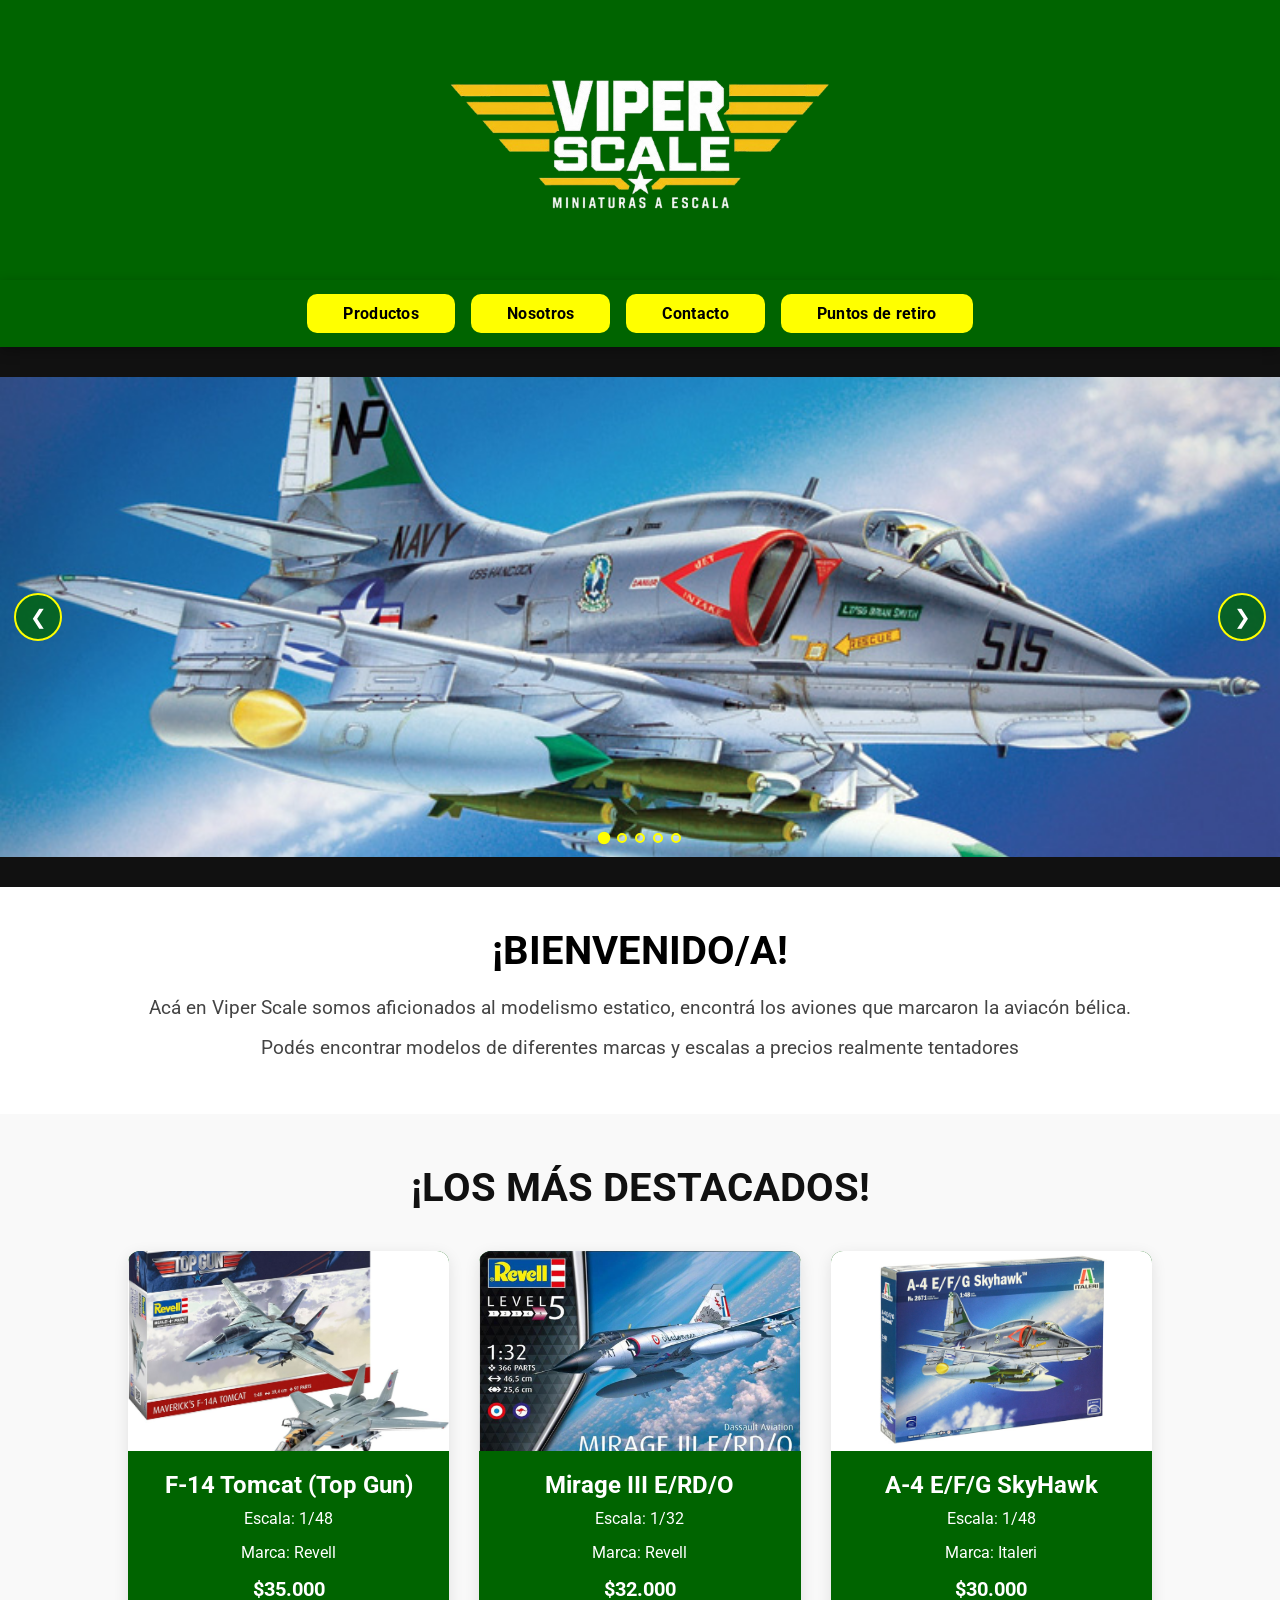
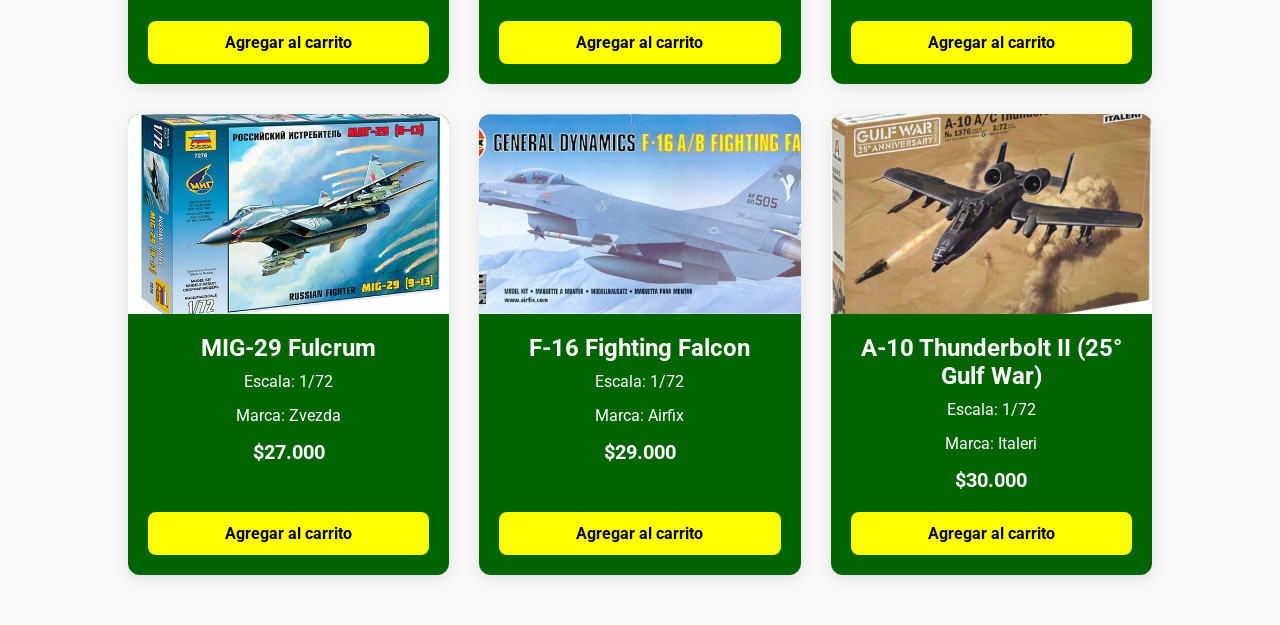
==== index.html @ 2f48e32e "Pagina lista para Pre-entrega [14-05-26]" ====
<!DOCTYPE html>
<html lang="es">

<head>
    <meta charset="UTF-8">
    <meta name="viewport" content="width=device-width, initial-scale=1.0">
    <title>Viper Scale | Miniaturas a Escala</title>
    <link rel="stylesheet" href="./css/index.css">
    <style>
        @import url('https://fonts.googleapis.com/css2?family=Roboto:ital,wght@0,100..900;1,100..900&family=Sansation:ital,wght@0,300;0,400;0,700;1,300;1,400;1,700&display=swap');
    </style>

</head>

<body>
    <div class="logo-container">
        <img src="./resources/viper-logo.png" alt="Logo" class="logo-header">
    </div>

    <header class="header">
        <ul class="nav">
            <li><a href="#">Productos</a></li>
            <li><a href="#">Nosotros</a></li>
            <li><a href="./pages/contacto.html">Contacto</a></li>
            <li><a href="#">Puntos de retiro</a></li>

        </ul>
    </header>

    <main>
        <div class="carousel-wrapper">
            <div class="carousel-track">
                <div class="carousel-slide">
                    <img src="./resources/a4-carousel.jpg" alt="Slide1">
                </div>
                <div class="carousel-slide">
                    <img src="./resources/f14-carousel.jpg" alt="Slide2">
                </div>

                <div class="carousel-slide">
                    <img src="./resources/mig29-carousel.jpg" alt="Slide3">
                </div>

                <div class="carousel-slide">
                    <img src="./resources/eftyphoon-carousel.jpg" alt="Slide4">
                </div>


                <div class="carousel-slide">
                    <img src="./resources/tornado-carousel.jpg" alt="Slide5">
                </div>

                <button class="carousel-btn carousel-btn--prev" aria-label="Imagen anterior">&#10094;</button>
                <button class="carousel-btn carousel-btn--next" aria-label="Imagen siguiente">&#10095;</button>



                <div class="carousel-dots">
                    <span class="carousel-dot active" data-index="0"></span>
                    <span class="carousel-dot" data-index="1"></span>
                    <span class="carousel-dot" data-index="2"></span>
                    <span class="carousel-dot" data-index="3"></span>
                    <span class="carousel-dot" data-index="4"></span>
                </div>

            </div>
        </div>
        <div class="welcome-below">
            <h1 class="welcome-text-h1">¡BIENVENIDO/A!</h1>
            <h3 class="welcome-text-h3">Acá en Viper Scale somos aficionados al modelismo estatico, encontrá los
                aviones que marcaron la aviacón bélica.</h3>
            <h3 class="welcome-text-h3">Podés encontrar modelos de diferentes marcas y escalas a precios realmente
                tentadores</h3>
        </div>

        <section class="popular-section">
            <h2 class="popular-title">¡LOS MÁS DESTACADOS! </h2>
            <div class="cards-grid">

                <div class="card">
                    <img src="./resources/f14-tg-1-48.jpg" alt="Producto 1" class="card-img">
                    <div class="card-content">
                        <h3 class="card-title">F-14 Tomcat (Top Gun)</h3>
                        <p class="card-scale">Escala: 1/48</p>
                        <p class="card-mark">Marca: Revell</p>
                        <p class="card-price">$35.000</p>
                        <button class="card-btn">Agregar al carrito</button>
                    </div>
                </div>

                <div class="card">
                    <img src="./resources/mirageiii-fr-1-32.jpg" alt="Producto 2" class="card-img">
                    <div class="card-content">
                        <h3 class="card-title">Mirage III E/RD/O</h3>
                        <p class="card-scale">Escala: 1/32</p>
                        <p class="card-mark">Marca: Revell</p>
                        <p class="card-price">$32.000</p>
                        <button class="card-btn">Agregar al carrito</button>
                    </div>
                </div>

                <div class="card">
                    <img src="./resources/a4ef-1-48.jpg" alt="Producto 3" class="card-img">
                    <div class="card-content">
                        <h3 class="card-title">A-4 E/F/G SkyHawk</h3>
                        <p class="card-scale">Escala: 1/48</p>
                        <p class="card-mark">Marca: Italeri</p>
                        <p class="card-price">$30.000</p>
                        <button class="card-btn">Agregar al carrito</button>
                    </div>
                </div>

                <div class="card">
                    <img src="./resources/mig29-zvezda-1-72.jpg" alt="Producto 4" class="card-img">
                    <div class="card-content">
                        <h3 class="card-title">MIG-29 Fulcrum</h3>
                        <p class="card-scale">Escala: 1/72</p>
                        <p class="card-mark">Marca: Zvezda</p>
                        <p class="card-price">$27.000</p>
                        <button class="card-btn">Agregar al carrito</button>
                    </div>
                </div>

                <div class="card">
                    <img src="./resources/f16-airfix-1-72.jpg" alt="Producto 5" class="card-img">
                    <div class="card-content">
                        <h3 class="card-title">F-16 Fighting Falcon</h3>
                        <p class="card-scale">Escala: 1/72</p>
                        <p class="card-mark">Marca: Airfix</p>
                        <p class="card-price">$29.000</p>
                        <button class="card-btn">Agregar al carrito</button>
                    </div>
                </div>

                <div class="card">
                    <img src="./resources/a10-italeri-1-72..jpg" alt="Producto 6" class="card-img">
                    <div class="card-content">
                        <h3 class="card-title">A-10 Thunderbolt II (25° Gulf War)</h3>
                        <p class="card-scale">Escala: 1/72</p>
                        <p class="card-mark">Marca: Italeri</p>
                        <p class="card-price">$30.000</p>
                        <button class="card-btn">Agregar al carrito</button>
                    </div>
                </div>
            </div>
        </section>



    </main>
    <script>
        const track = document.querySelector('.carousel-track');
        const slides = document.querySelectorAll('.carousel-slide');
        const dots = document.querySelectorAll('.carousel-dot');
        const btnPrev = document.querySelector('.carousel-btn--prev');
        const btnNext = document.querySelector('.carousel-btn--next');

        let current = 0;
        const total = slides.length;

        function goTo(index) {
            current = (index + total) % total;
            track.style.transform = `translateX(-${current * 100}%)`;
            dots.forEach(d => d.classList.remove('active'));
            dots[current].classList.add('active');
        }

        btnPrev.addEventListener('click', () => goTo(current - 1));
        btnNext.addEventListener('click', () => goTo(current + 1));
        dots.forEach(dot => {
            dot.addEventListener('click', () => goTo(parseInt(dot.dataset.index)));
        });


        setInterval(() => goTo(current + 1), 3500);

    </script>

</body>

</html>
---- css/index.css ----
@import url('https://fonts.googleapis.com/css2?family=Roboto:ital,wght@0,100..900;1,100..900&family=Sansation:ital,wght@0,300;0,400;0,700;1,300;1,400;1,700&display=swap');

* {
    box-sizing: border-box;
    margin: 0;
    padding: 0;
    font-family: 'Roboto', sans-serif;
}

body {
    background-color: white;
}


.header {
    background-color: darkgreen;
    display: flex;
    justify-content: center;
    align-items: center;
    height: auto;
    padding: 14px 10%;
    text-align: center;
    box-shadow: 0 4px 12px rgba(0, 0, 0, 0.3);
    position: relative;
    z-index: 5;
}

.header .header-logo {
    cursor: pointer;
}

img {
    max-width: 100%;
}


.logo-container {
    text-align: center;
    padding: 0;
    background-color: darkgreen;
    display: flex;
    justify-content: center;
    align-items: center;
    overflow: hidden;
}

.logo-container img {
    height: 280px;
    width: auto;
    max-width: 700px;
    transition: transform 0.3s;
    image-rendering: -webkit-optimize-contrast;
    image-rendering: crisp-edges;
    display: block;
}

.logo-container img:hover {
    transform: scale(1.03);
}


.header .nav {
    list-style: none;
    display: flex;
    gap: 16px;
    align-items: center;
    padding: 0;
    margin: 0;
}

.header .nav li {
    display: inline-block;
    padding: 10px 36px;
    text-align: center;
    background-color: yellow;
    border-radius: 10px;
    transition: background-color 0.25s, transform 0.25s, box-shadow 0.25s;
}

.header .nav li:hover {
    background-color: black;
    transform: scale(1.1);
    box-shadow: 0 4px 14px rgba(0, 0, 0, 0.4);
}

.header .nav li a:hover {
    text-decoration: none;
    color: white;
}

.header .nav a {
    font-size: 1rem;
    color: black;
    font-family: "Roboto", sans-serif;
    font-weight: 700;
    text-decoration: none;
    letter-spacing: 0.3px;
}

.header .nav a:hover {
    color: white;
}


.carousel-wrapper {
    width: 100%;
    background-color: #111;
    padding: 30px 0;
    overflow: hidden;
    position: relative;
}

.carousel-track {
    display: flex;
    transition: transform 0.6s cubic-bezier(0.77, 0, 0.18, 1);
    will-change: transform;
    position: relative;
}

.carousel-slide {
    min-width: 100%;
    height: 480px;
    overflow: hidden;
    background-color: #222;
}

.carousel-slide img {
    width: 100%;
    height: 100%;
    object-fit: cover;
    display: block;
}


.carousel-btn {
    position: absolute;
    top: 50%;
    transform: translateY(-50%);
    background-color: rgba(0, 100, 0, 0.75);
    color: #fff;
    border: 2px solid yellow;
    border-radius: 50%;
    width: 48px;
    height: 48px;
    font-size: 20px;
    cursor: pointer;
    display: flex;
    align-items: center;
    justify-content: center;
    transition: background-color 0.25s, transform 0.2s;
    z-index: 10;
}

.carousel-btn:hover {
    background-color: rgba(0, 0, 0, 0.9);
    transform: translateY(-50%) scale(1.1);
}

.carousel-btn--prev {
    left: 14px;
}

.carousel-btn--next {
    right: 14px;
}


.carousel-dots {
    position: absolute;
    bottom: 14px;
    left: 50%;
    transform: translateX(-50%);
    display: flex;
    gap: 8px;
    z-index: 10;
}

.carousel-dot {
    width: 10px;
    height: 10px;
    border-radius: 50%;
    background-color: rgba(255, 255, 255, 0.45);
    border: 2px solid yellow;
    cursor: pointer;
    transition: background-color 0.3s, transform 0.3s;
}

.carousel-dot.active {
    background-color: yellow;
    transform: scale(1.25);
}

.carousel-dot:hover {
    background-color: rgba(255, 255, 0, 0.7);
}



.welcome-below {
    text-align: center;
    padding: 40px 10%;
}

.welcome-text-h1 {
    font-size: 2.5rem;
    margin-bottom: 20px;
}

.welcome-text-h3 {
    font-weight: 400;
    color: #444;
    line-height: 1.6;
    margin-bottom: 10px;
}


.popular-section {
    padding: 50px 10%;
    background-color: #f9f9f9;
    text-align: center;
}

.popular-title {
    font-size: 2.5rem;
    color: #111;
    margin-bottom: 40px;
}

.cards-grid {
    display: grid;
    grid-template-columns: repeat(3, 1fr);
    grid-template-rows: repeat(2, auto);
    gap: 30px;
}

.card {
    background-color: darkgreen;
    border-radius: 12px;
    box-shadow: 0 4px 15px rgba(0, 0, 0, 0.1);
    overflow: hidden;
    transition: transform 0.3s ease, box-shadow 0.3s ease;
    display: flex;
    flex-direction: column;
}

.card:hover {
    transform: translateY(-10px);
    box-shadow: 0 8px 25px rgba(0, 0, 0, 0.2);
    box-shadow: 10px 10px 15px yellow;
}

.card-img {
    width: 100%;
    height: 200px;
    object-fit: cover;
    background-color: #eee;
}

.card-content {
    padding: 20px;
    display: flex;
    flex-direction: column;
    flex-grow: 1;
}

.card-title {
    font-size: 1.5rem;
    color: white;
    margin-bottom: 10px;
}

.card-scale {
    color: white;
    font-size: 1rem;
    margin-bottom: 15px;
}

.card-mark {
    color: white;
    font-size: 1rem;
    margin-bottom: 15px;
}

.card-price {
    font-size: 1.25rem;
    font-weight: bold;
    color: white;
    margin-bottom: 20px;
}

.card-btn {
    margin-top: auto;
    background-color: yellow;
    color: black;
    border: none;
    padding: 12px 20px;
    font-size: 1rem;
    font-weight: bold;
    border-radius: 8px;
    cursor: pointer;
    transition: background-color 0.3s, transform 0.2s;
}

.card-btn:hover {
    background-color: black;
    color: white;
    transform: scale(1.05);
}
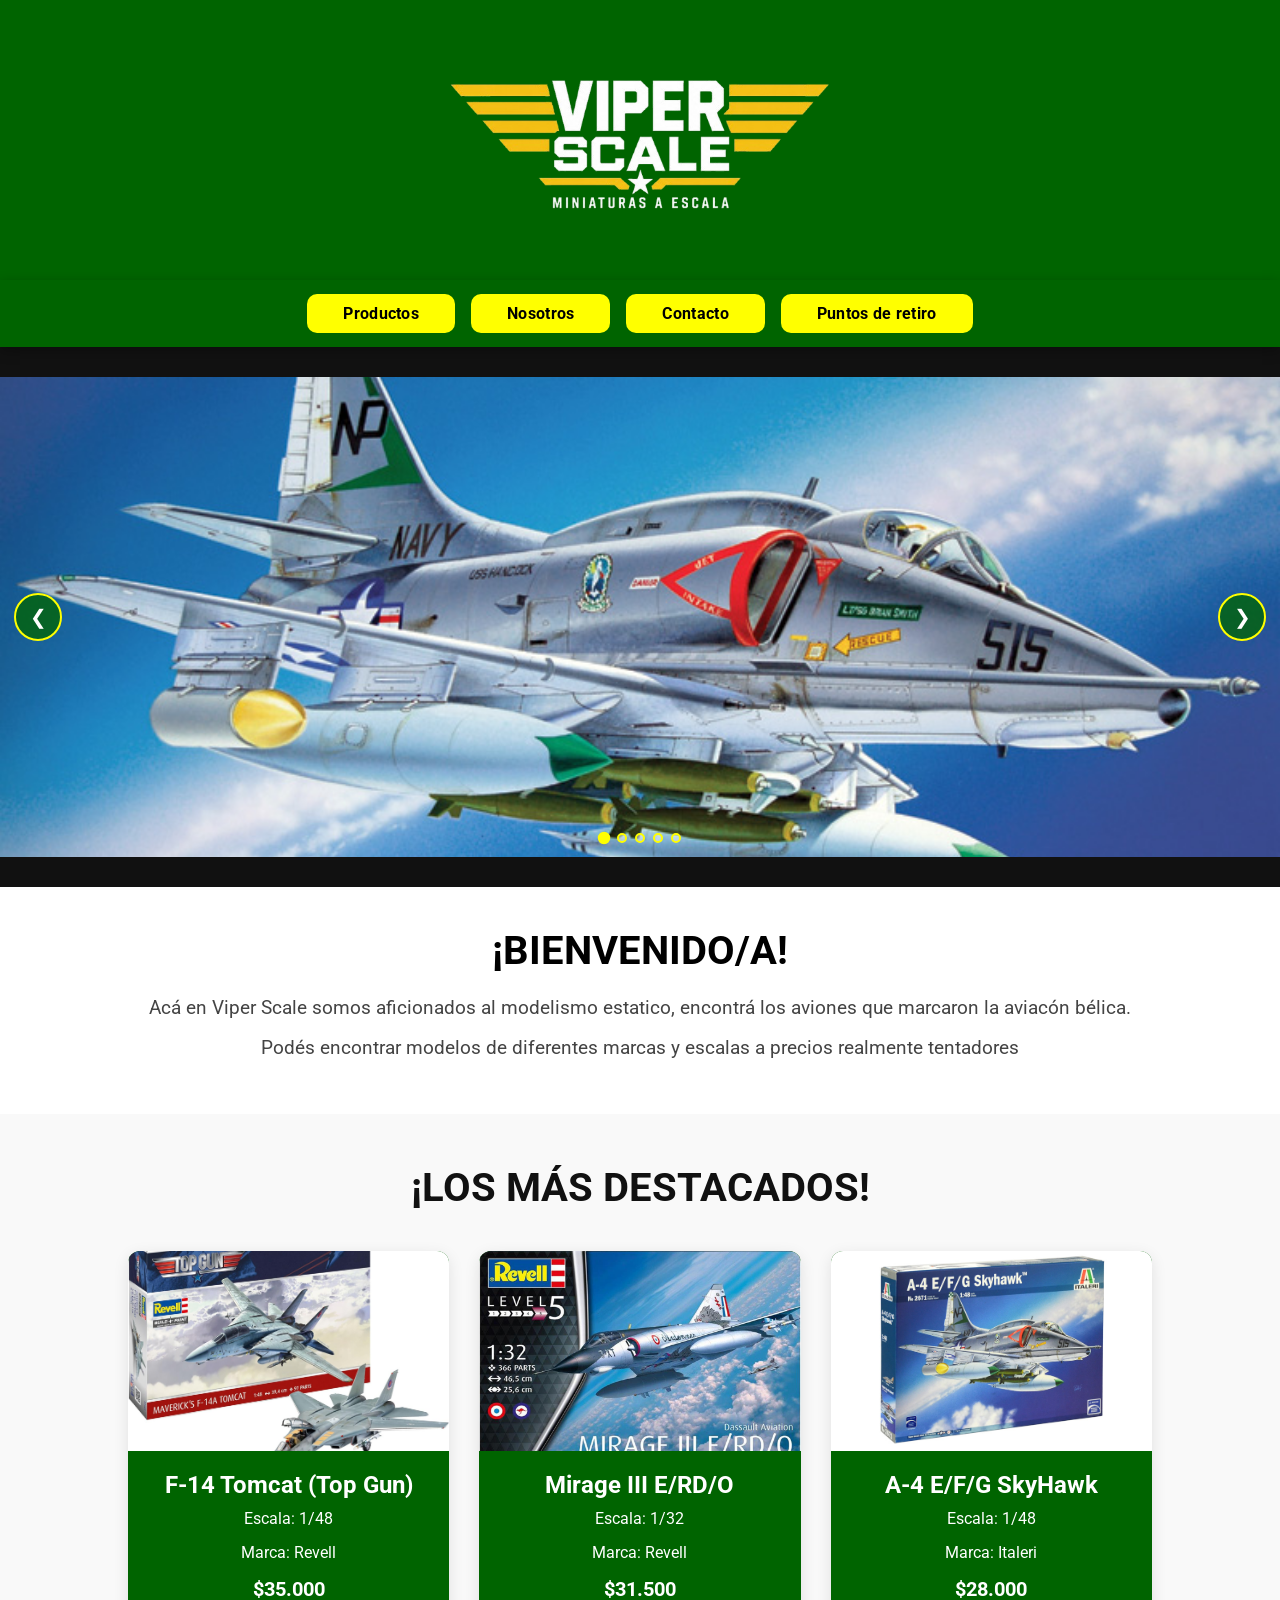
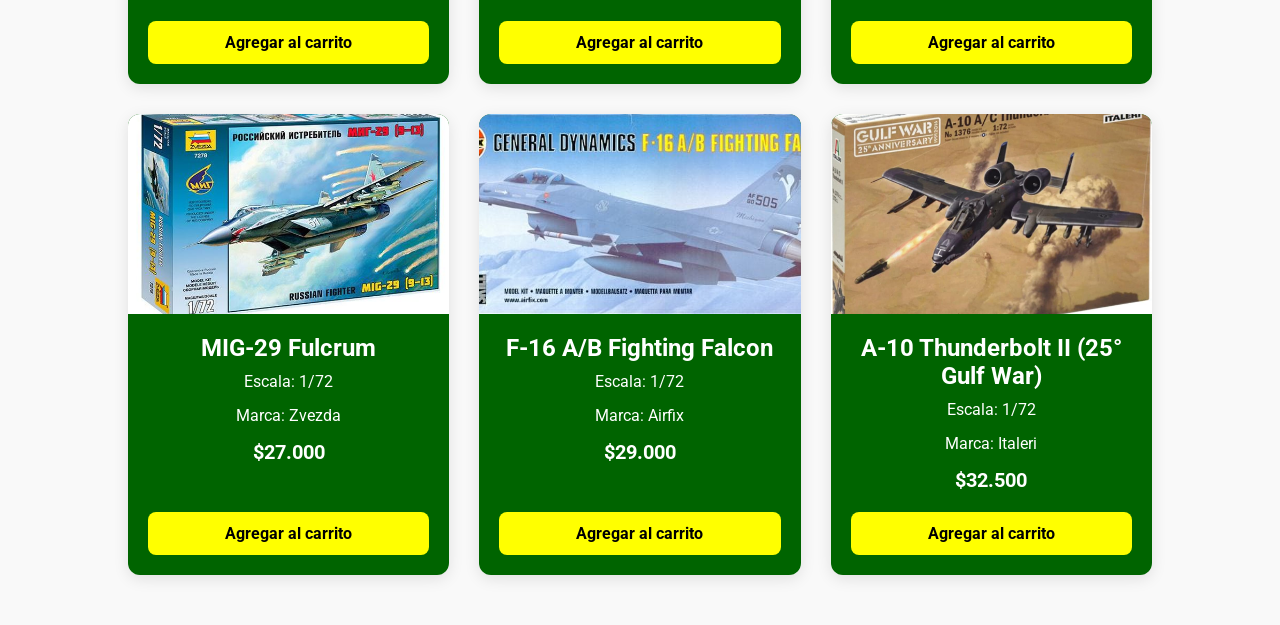
==== commit 0c1ce44e: "productos terminado" ====
--- a/index.html
+++ b/index.html
@@ -19,7 +19,7 @@
 
     <header class="header">
         <ul class="nav">
-            <li><a href="#">Productos</a></li>
+            <li><a href="./pages/productos.html">Productos</a></li>
             <li><a href="#">Nosotros</a></li>
             <li><a href="./pages/contacto.html">Contacto</a></li>
             <li><a href="#">Puntos de retiro</a></li>
@@ -94,7 +94,7 @@
                         <h3 class="card-title">Mirage III E/RD/O</h3>
                         <p class="card-scale">Escala: 1/32</p>
                         <p class="card-mark">Marca: Revell</p>
-                        <p class="card-price">$32.000</p>
+                        <p class="card-price">$31.500</p>
                         <button class="card-btn">Agregar al carrito</button>
                     </div>
                 </div>
@@ -105,7 +105,7 @@
                         <h3 class="card-title">A-4 E/F/G SkyHawk</h3>
                         <p class="card-scale">Escala: 1/48</p>
                         <p class="card-mark">Marca: Italeri</p>
-                        <p class="card-price">$30.000</p>
+                        <p class="card-price">$28.000</p>
                         <button class="card-btn">Agregar al carrito</button>
                     </div>
                 </div>
@@ -124,7 +124,7 @@
                 <div class="card">
                     <img src="./resources/f16-airfix-1-72.jpg" alt="Producto 5" class="card-img">
                     <div class="card-content">
-                        <h3 class="card-title">F-16 Fighting Falcon</h3>
+                        <h3 class="card-title">F-16 A/B Fighting Falcon</h3>
                         <p class="card-scale">Escala: 1/72</p>
                         <p class="card-mark">Marca: Airfix</p>
                         <p class="card-price">$29.000</p>
@@ -138,7 +138,7 @@
                         <h3 class="card-title">A-10 Thunderbolt II (25° Gulf War)</h3>
                         <p class="card-scale">Escala: 1/72</p>
                         <p class="card-mark">Marca: Italeri</p>
-                        <p class="card-price">$30.000</p>
+                        <p class="card-price">$32.500</p>
                         <button class="card-btn">Agregar al carrito</button>
                     </div>
                 </div>
--- a/css/index.css
+++ b/css/index.css
@@ -305,4 +305,177 @@
     background-color: black;
     color: white;
     transform: scale(1.05);
+}
+
+
+
+@media (max-width: 768px) {
+
+    .logo-container img {
+        height: 180px;
+        max-width: 90%;
+    }
+
+    .header {
+        padding: 12px 5%;
+    }
+
+    .header .nav {
+        flex-wrap: wrap;
+        justify-content: center;
+        gap: 10px;
+    }
+
+    .header .nav li {
+        padding: 8px 22px;
+    }
+
+    .header .nav a {
+        font-size: 0.85rem;
+    }
+
+    .carousel-wrapper {
+        padding: 15px 0;
+    }
+
+    .carousel-slide {
+        height: 320px;
+    }
+
+    .carousel-btn {
+        width: 38px;
+        height: 38px;
+        font-size: 16px;
+    }
+
+    .carousel-btn--prev {
+        left: 8px;
+    }
+
+    .carousel-btn--next {
+        right: 8px;
+    }
+
+    .welcome-below {
+        padding: 30px 6%;
+    }
+
+    .welcome-text-h1 {
+        font-size: 1.8rem;
+    }
+
+    .popular-section {
+        padding: 30px 5%;
+    }
+
+    .popular-title {
+        font-size: 1.8rem;
+        margin-bottom: 25px;
+    }
+
+    .cards-grid {
+        grid-template-columns: repeat(2, 1fr);
+        gap: 20px;
+    }
+}
+
+
+/* ── RESPONSIVE: Móvil (max 480px) ── */
+@media (max-width: 480px) {
+
+    .logo-container img {
+        height: 140px;
+        max-width: 85%;
+    }
+
+    .header {
+        padding: 10px 4%;
+    }
+
+    .header .nav {
+        flex-direction: column;
+        gap: 8px;
+        width: 100%;
+    }
+
+    .header .nav li {
+        padding: 10px 0;
+        width: 100%;
+        border-radius: 8px;
+    }
+
+    .header .nav a {
+        font-size: 0.9rem;
+    }
+
+    .carousel-wrapper {
+        padding: 10px 0;
+    }
+
+    .carousel-slide {
+        height: 220px;
+    }
+
+    .carousel-btn {
+        width: 32px;
+        height: 32px;
+        font-size: 14px;
+    }
+
+    .carousel-btn--prev {
+        left: 6px;
+    }
+
+    .carousel-btn--next {
+        right: 6px;
+    }
+
+    .carousel-dots {
+        bottom: 8px;
+        gap: 6px;
+    }
+
+    .carousel-dot {
+        width: 8px;
+        height: 8px;
+    }
+
+    .welcome-below {
+        padding: 25px 5%;
+    }
+
+    .welcome-text-h1 {
+        font-size: 1.4rem;
+    }
+
+    .welcome-text-h3 {
+        font-size: 0.9rem;
+    }
+
+    .popular-section {
+        padding: 25px 4%;
+    }
+
+    .popular-title {
+        font-size: 1.4rem;
+        margin-bottom: 20px;
+    }
+
+    .cards-grid {
+        grid-template-columns: 1fr;
+        gap: 20px;
+    }
+
+    .card-img {
+        height: 180px;
+    }
+
+    .card-title {
+        font-size: 1.2rem;
+    }
+
+    .card-btn {
+        padding: 10px 16px;
+        font-size: 0.9rem;
+    }
 }
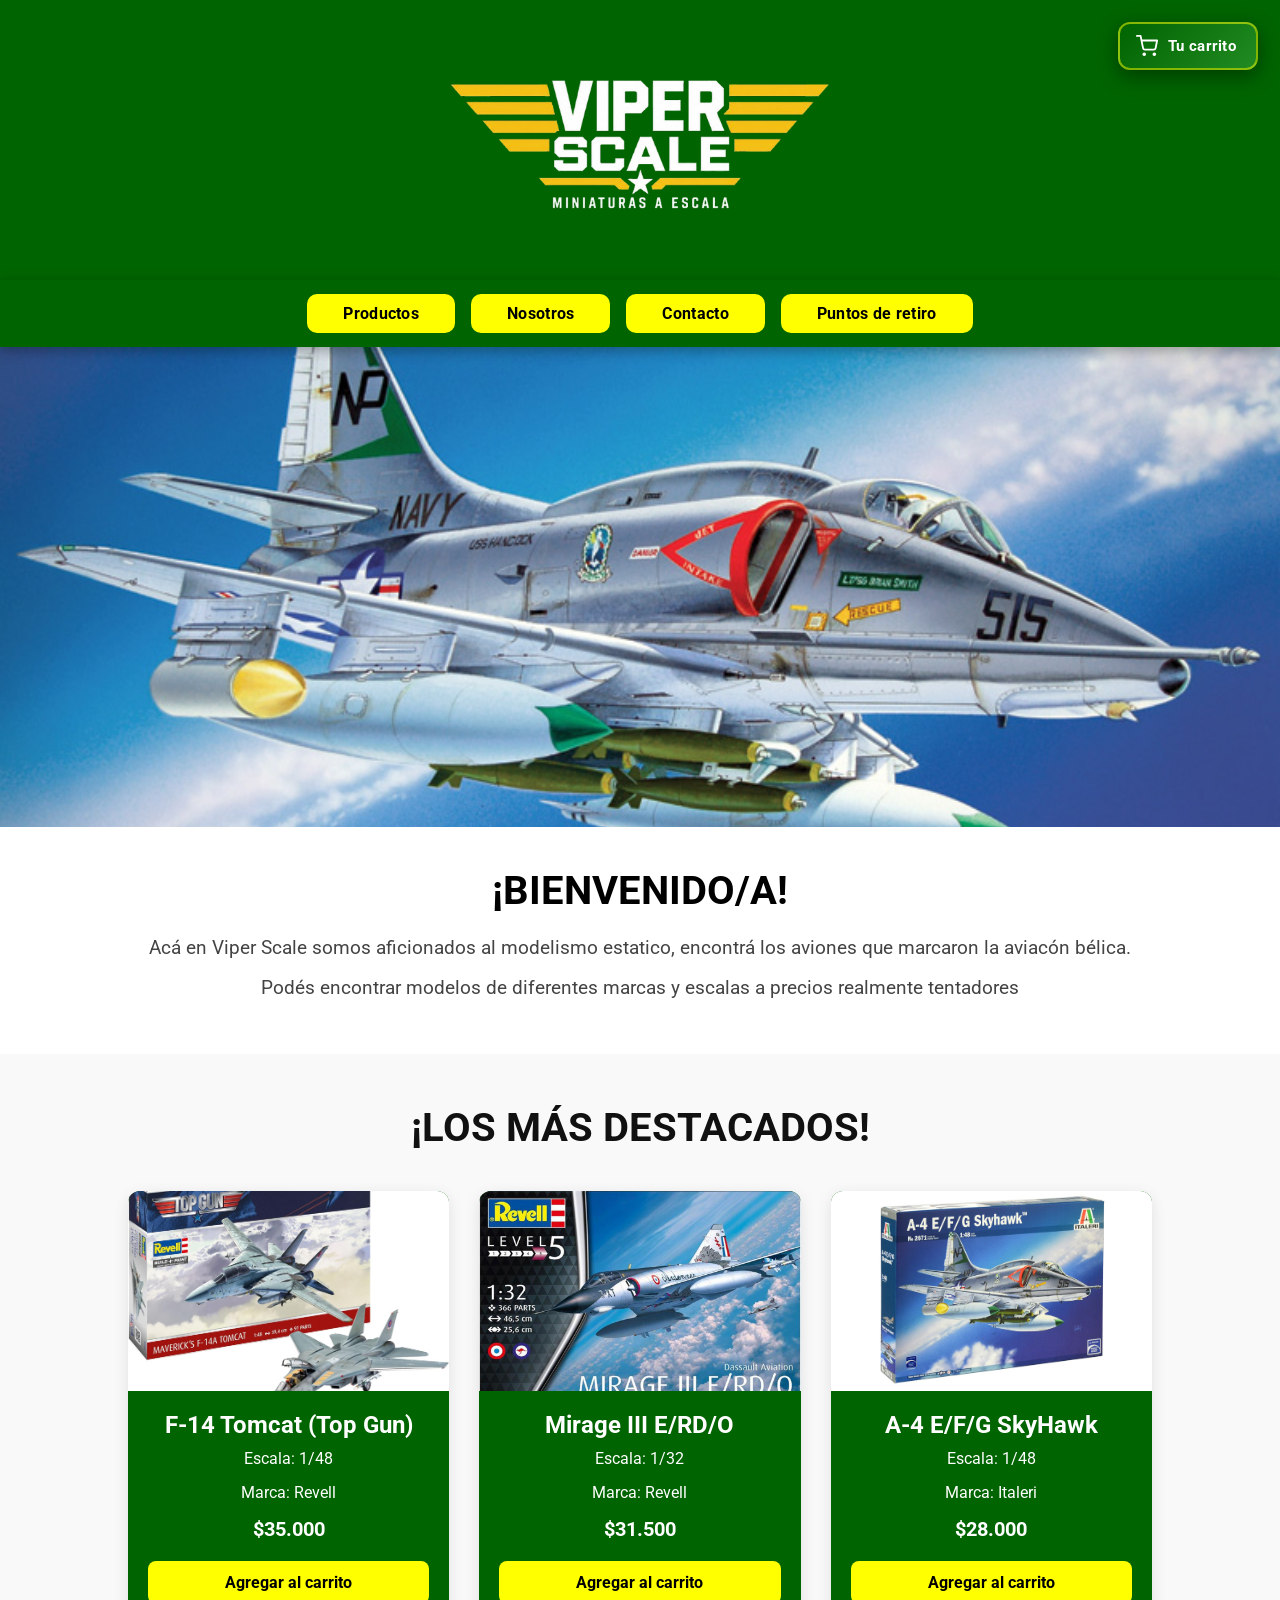
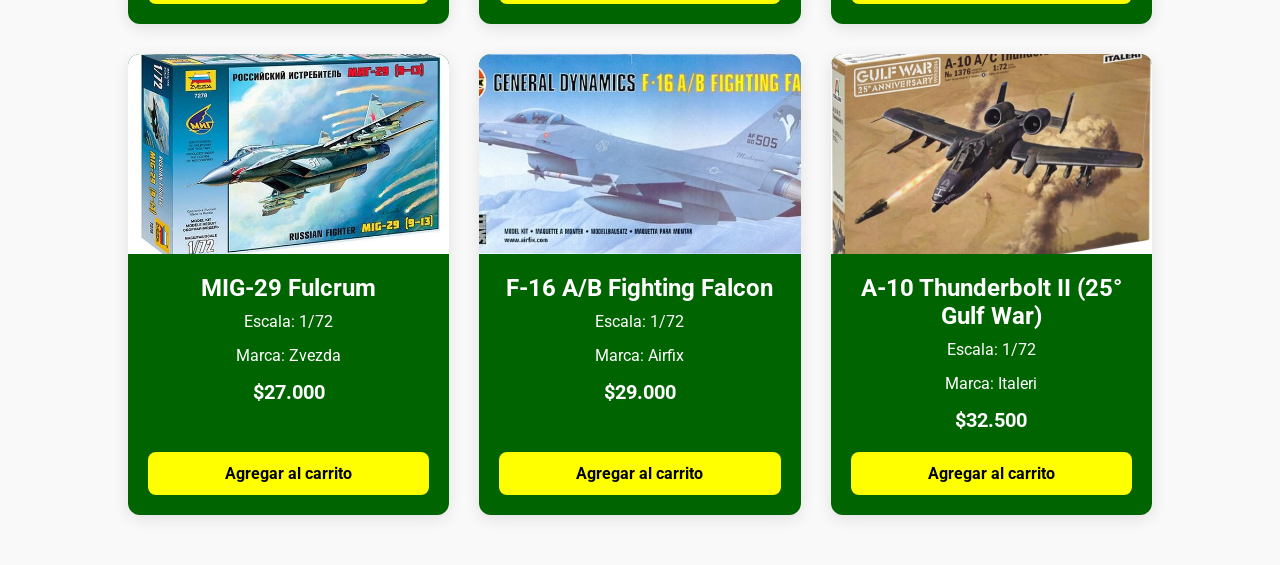
==== commit ac28af8d: "funcion carrito agregada" ====
--- a/index.html
+++ b/index.html
@@ -175,6 +175,7 @@
         setInterval(() => goTo(current + 1), 3500);
 
     </script>
+    <script src="./js/carrito.js"></script>
 
 </body>
 
--- a/css/index.css
+++ b/css/index.css
@@ -104,8 +104,6 @@
 
 .carousel-wrapper {
     width: 100%;
-    background-color: #111;
-    padding: 30px 0;
     overflow: hidden;
     position: relative;
 }
@@ -121,7 +119,6 @@
     min-width: 100%;
     height: 480px;
     overflow: hidden;
-    background-color: #222;
 }
 
 .carousel-slide img {
@@ -132,67 +129,6 @@
 }
 
 
-.carousel-btn {
-    position: absolute;
-    top: 50%;
-    transform: translateY(-50%);
-    background-color: rgba(0, 100, 0, 0.75);
-    color: #fff;
-    border: 2px solid yellow;
-    border-radius: 50%;
-    width: 48px;
-    height: 48px;
-    font-size: 20px;
-    cursor: pointer;
-    display: flex;
-    align-items: center;
-    justify-content: center;
-    transition: background-color 0.25s, transform 0.2s;
-    z-index: 10;
-}
-
-.carousel-btn:hover {
-    background-color: rgba(0, 0, 0, 0.9);
-    transform: translateY(-50%) scale(1.1);
-}
-
-.carousel-btn--prev {
-    left: 14px;
-}
-
-.carousel-btn--next {
-    right: 14px;
-}
-
-
-.carousel-dots {
-    position: absolute;
-    bottom: 14px;
-    left: 50%;
-    transform: translateX(-50%);
-    display: flex;
-    gap: 8px;
-    z-index: 10;
-}
-
-.carousel-dot {
-    width: 10px;
-    height: 10px;
-    border-radius: 50%;
-    background-color: rgba(255, 255, 255, 0.45);
-    border: 2px solid yellow;
-    cursor: pointer;
-    transition: background-color 0.3s, transform 0.3s;
-}
-
-.carousel-dot.active {
-    background-color: yellow;
-    transform: scale(1.25);
-}
-
-.carousel-dot:hover {
-    background-color: rgba(255, 255, 0, 0.7);
-}
 
 
 
@@ -334,26 +270,8 @@
         font-size: 0.85rem;
     }
 
-    .carousel-wrapper {
-        padding: 15px 0;
-    }
-
     .carousel-slide {
         height: 320px;
-    }
-
-    .carousel-btn {
-        width: 38px;
-        height: 38px;
-        font-size: 16px;
-    }
-
-    .carousel-btn--prev {
-        left: 8px;
-    }
-
-    .carousel-btn--next {
-        right: 8px;
     }
 
     .welcome-below {
@@ -408,36 +326,8 @@
         font-size: 0.9rem;
     }
 
-    .carousel-wrapper {
-        padding: 10px 0;
-    }
-
     .carousel-slide {
         height: 220px;
-    }
-
-    .carousel-btn {
-        width: 32px;
-        height: 32px;
-        font-size: 14px;
-    }
-
-    .carousel-btn--prev {
-        left: 6px;
-    }
-
-    .carousel-btn--next {
-        right: 6px;
-    }
-
-    .carousel-dots {
-        bottom: 8px;
-        gap: 6px;
-    }
-
-    .carousel-dot {
-        width: 8px;
-        height: 8px;
     }
 
     .welcome-below {
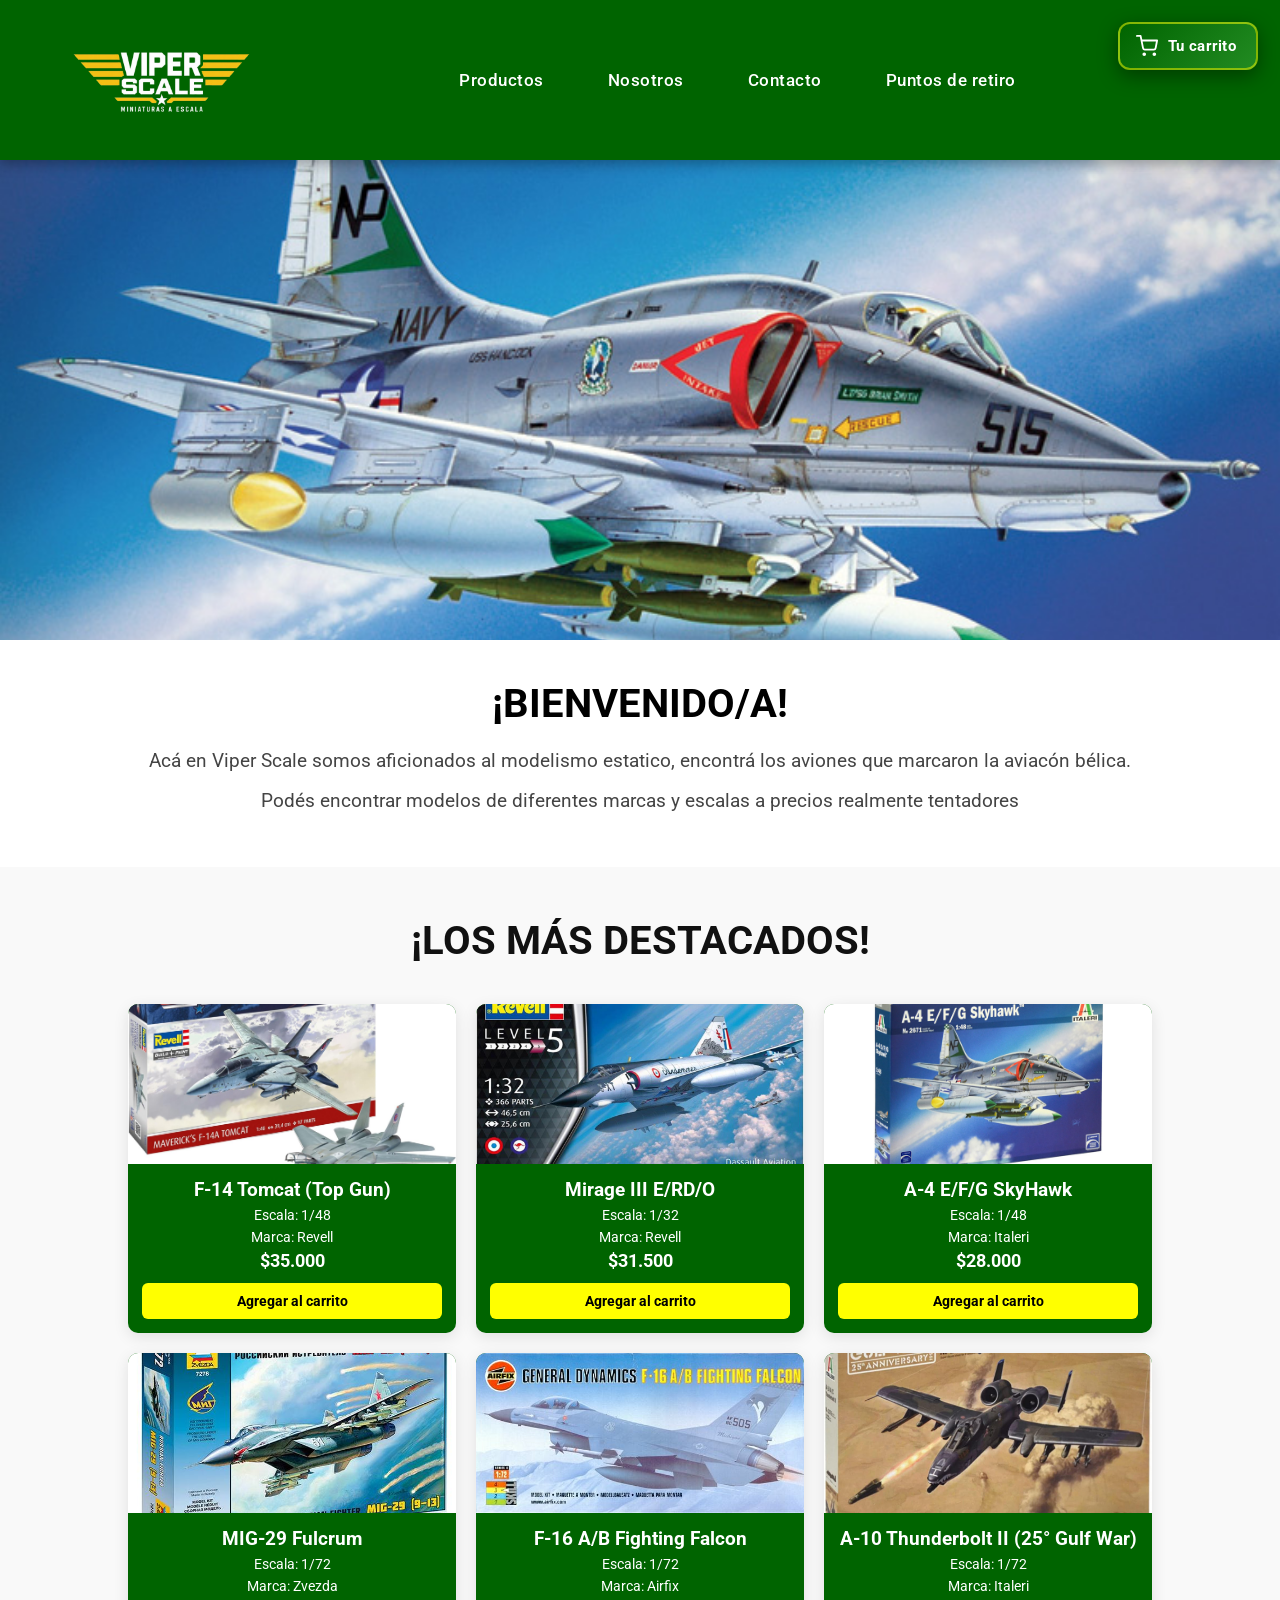
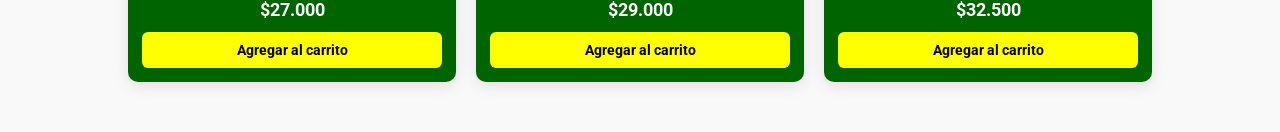
==== commit 7be0d0f4: "header corregido y responsive" ====
--- a/index.html
+++ b/index.html
@@ -13,17 +13,16 @@
 </head>
 
 <body>
-    <div class="logo-container">
-        <img src="./resources/viper-logo.png" alt="Logo" class="logo-header">
-    </div>
-
     <header class="header">
+        <div class="logo-container">
+            <img src="./resources/viper-logo.png" alt="Logo" class="logo-header">
+        </div>
+        <button class="menu-toggle" aria-label="Abrir menú">&#9776;</button>
         <ul class="nav">
             <li><a href="./pages/productos.html">Productos</a></li>
             <li><a href="#">Nosotros</a></li>
             <li><a href="./pages/contacto.html">Contacto</a></li>
             <li><a href="#">Puntos de retiro</a></li>
-
         </ul>
     </header>
 
@@ -174,6 +173,13 @@
 
         setInterval(() => goTo(current + 1), 3500);
 
+        // Mobile menu toggle
+        const menuToggle = document.querySelector('.menu-toggle');
+        const header = document.querySelector('.header');
+        menuToggle.addEventListener('click', () => {
+            header.classList.toggle('nav-open');
+        });
+
     </script>
     <script src="./js/carrito.js"></script>
 
--- a/css/index.css
+++ b/css/index.css
@@ -15,11 +15,10 @@
 .header {
     background-color: darkgreen;
     display: flex;
-    justify-content: center;
+    justify-content: flex-start;
     align-items: center;
     height: auto;
-    padding: 14px 10%;
-    text-align: center;
+    padding: 15px 5%;
     box-shadow: 0 4px 12px rgba(0, 0, 0, 0.3);
     position: relative;
     z-index: 5;
@@ -35,19 +34,17 @@
 
 
 .logo-container {
-    text-align: center;
-    padding: 0;
-    background-color: darkgreen;
-    display: flex;
-    justify-content: center;
+    display: flex;
     align-items: center;
     overflow: hidden;
+    flex-shrink: 0;
+    position: relative;
+    z-index: 100;
 }
 
 .logo-container img {
-    height: 280px;
+    height: 130px;
     width: auto;
-    max-width: 700px;
     transition: transform 0.3s;
     image-rendering: -webkit-optimize-contrast;
     image-rendering: crisp-edges;
@@ -58,47 +55,55 @@
     transform: scale(1.03);
 }
 
+.menu-toggle {
+    display: none;
+    background: none;
+    border: none;
+    color: white;
+    font-size: 2rem;
+    cursor: pointer;
+}
+
 
 .header .nav {
     list-style: none;
     display: flex;
-    gap: 16px;
+    gap: 32px;
     align-items: center;
     padding: 0;
-    margin: 0;
+    margin: 0 auto;
 }
 
 .header .nav li {
     display: inline-block;
-    padding: 10px 36px;
+    padding: 8px 16px;
     text-align: center;
-    background-color: yellow;
-    border-radius: 10px;
-    transition: background-color 0.25s, transform 0.25s, box-shadow 0.25s;
+    border-radius: 8px;
+    transition: all 0.3s ease;
 }
 
 .header .nav li:hover {
-    background-color: black;
-    transform: scale(1.1);
-    box-shadow: 0 4px 14px rgba(0, 0, 0, 0.4);
+    background-color: rgba(255, 255, 255, 0.15);
+    transform: translateY(-2px);
 }
 
 .header .nav li a:hover {
     text-decoration: none;
-    color: white;
+    color: #f1f1f1;
 }
 
 .header .nav a {
-    font-size: 1rem;
-    color: black;
+    font-size: 1.05rem;
+    color: white;
     font-family: "Roboto", sans-serif;
-    font-weight: 700;
+    font-weight: 500;
     text-decoration: none;
-    letter-spacing: 0.3px;
+    letter-spacing: 0.5px;
+    transition: color 0.3s ease;
 }
 
 .header .nav a:hover {
-    color: white;
+    color: #f1f1f1;
 }
 
 
@@ -166,12 +171,12 @@
     display: grid;
     grid-template-columns: repeat(3, 1fr);
     grid-template-rows: repeat(2, auto);
-    gap: 30px;
+    gap: 20px;
 }
 
 .card {
     background-color: darkgreen;
-    border-radius: 12px;
+    border-radius: 10px;
     box-shadow: 0 4px 15px rgba(0, 0, 0, 0.1);
     overflow: hidden;
     transition: transform 0.3s ease, box-shadow 0.3s ease;
@@ -180,48 +185,48 @@
 }
 
 .card:hover {
-    transform: translateY(-10px);
+    transform: translateY(-6px);
     box-shadow: 0 8px 25px rgba(0, 0, 0, 0.2);
-    box-shadow: 10px 10px 15px yellow;
+    box-shadow: 8px 8px 12px yellow;
 }
 
 .card-img {
     width: 100%;
-    height: 200px;
+    height: 160px;
     object-fit: cover;
     background-color: #eee;
 }
 
 .card-content {
-    padding: 20px;
+    padding: 14px;
     display: flex;
     flex-direction: column;
     flex-grow: 1;
 }
 
 .card-title {
-    font-size: 1.5rem;
-    color: white;
-    margin-bottom: 10px;
+    font-size: 1.2rem;
+    color: white;
+    margin-bottom: 6px;
 }
 
 .card-scale {
     color: white;
-    font-size: 1rem;
-    margin-bottom: 15px;
+    font-size: 0.85rem;
+    margin-bottom: 6px;
 }
 
 .card-mark {
     color: white;
-    font-size: 1rem;
-    margin-bottom: 15px;
+    font-size: 0.85rem;
+    margin-bottom: 6px;
 }
 
 .card-price {
-    font-size: 1.25rem;
+    font-size: 1.1rem;
     font-weight: bold;
     color: white;
-    margin-bottom: 20px;
+    margin-bottom: 12px;
 }
 
 .card-btn {
@@ -229,10 +234,10 @@
     background-color: yellow;
     color: black;
     border: none;
-    padding: 12px 20px;
-    font-size: 1rem;
+    padding: 10px 14px;
+    font-size: 0.85rem;
     font-weight: bold;
-    border-radius: 8px;
+    border-radius: 6px;
     cursor: pointer;
     transition: background-color 0.3s, transform 0.2s;
 }
@@ -248,26 +253,53 @@
 @media (max-width: 768px) {
 
     .logo-container img {
-        height: 180px;
-        max-width: 90%;
+        height: 100px;
     }
 
     .header {
         padding: 12px 5%;
+        flex-direction: row;
+        justify-content: space-between;
+    }
+
+    .menu-toggle {
+        display: block;
+        position: relative;
+        z-index: 100;
     }
 
     .header .nav {
-        flex-wrap: wrap;
-        justify-content: center;
-        gap: 10px;
+        position: fixed;
+        top: 0;
+        left: 0;
+        width: 100vw;
+        height: 100vh;
+        background-color: darkgreen;
+        flex-direction: column;
+        align-items: flex-start;
+        padding: 140px 5% 20px 5%;
+        gap: 20px;
+        display: none;
+        z-index: 99;
+    }
+
+    .header.nav-open .nav {
+        display: flex;
     }
 
     .header .nav li {
-        padding: 8px 22px;
+        width: 100%;
+        text-align: left;
+        padding: 12px 16px;
     }
 
     .header .nav a {
-        font-size: 0.85rem;
+        font-size: 1.2rem;
+    }
+    
+    #carrito-flotante {
+        top: auto !important;
+        bottom: 22px !important;
     }
 
     .carousel-slide {
@@ -293,7 +325,19 @@
 
     .cards-grid {
         grid-template-columns: repeat(2, 1fr);
-        gap: 20px;
+        gap: 16px;
+    }
+
+    .card-img {
+        height: 140px;
+    }
+
+    .card-content {
+        padding: 12px;
+    }
+
+    .card-title {
+        font-size: 1.1rem;
     }
 }
 
@@ -302,28 +346,30 @@
 @media (max-width: 480px) {
 
     .logo-container img {
-        height: 140px;
-        max-width: 85%;
+        height: 80px;
     }
 
     .header {
         padding: 10px 4%;
+        flex-direction: row;
+        justify-content: space-between;
+    }
+
+    .menu-toggle {
+        display: block;
     }
 
     .header .nav {
-        flex-direction: column;
-        gap: 8px;
-        width: 100%;
+        padding: 120px 4% 20px 4%;
+        gap: 15px;
     }
 
     .header .nav li {
-        padding: 10px 0;
-        width: 100%;
-        border-radius: 8px;
+        padding: 10px 16px;
     }
 
     .header .nav a {
-        font-size: 0.9rem;
+        font-size: 0.95rem;
     }
 
     .carousel-slide {
@@ -353,19 +399,19 @@
 
     .cards-grid {
         grid-template-columns: 1fr;
-        gap: 20px;
+        gap: 16px;
     }
 
     .card-img {
-        height: 180px;
+        height: 160px;
     }
 
     .card-title {
-        font-size: 1.2rem;
+        font-size: 1.1rem;
     }
 
     .card-btn {
-        padding: 10px 16px;
-        font-size: 0.9rem;
+        padding: 10px 14px;
+        font-size: 0.85rem;
     }
 }
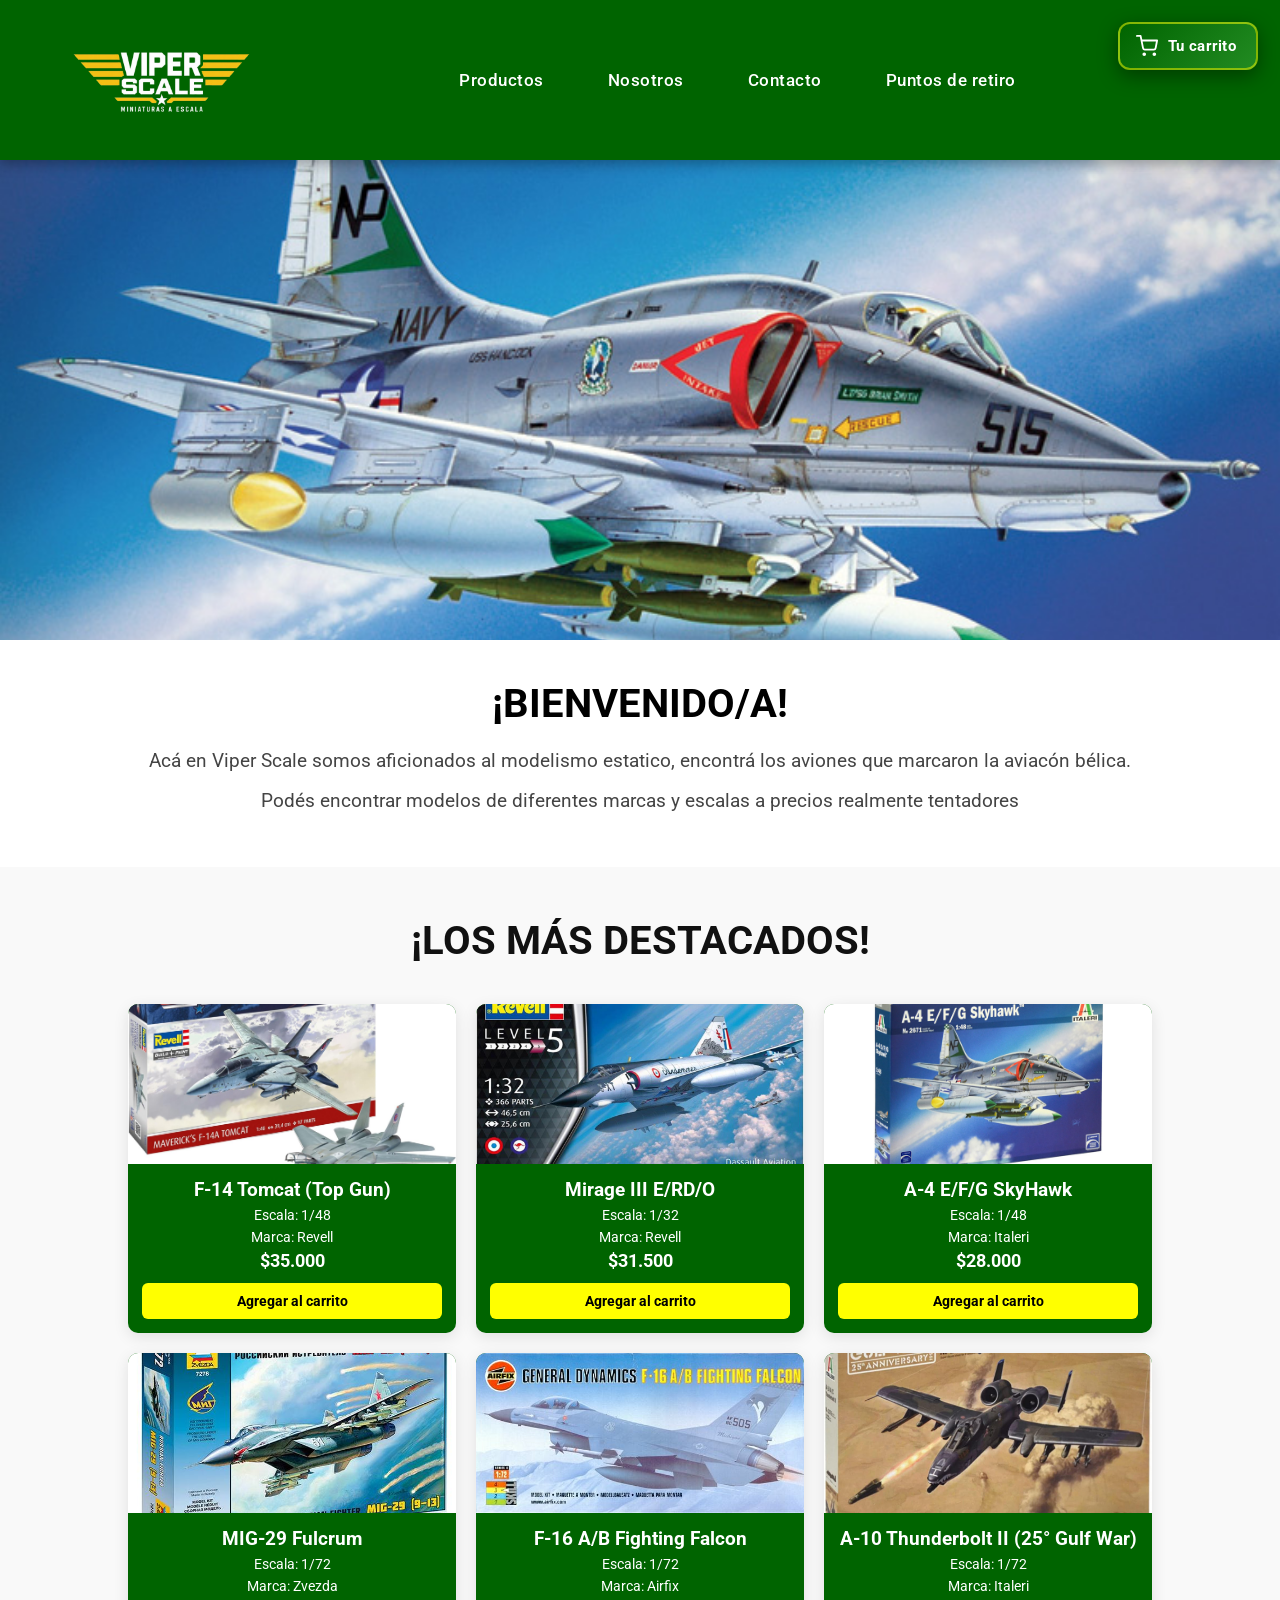
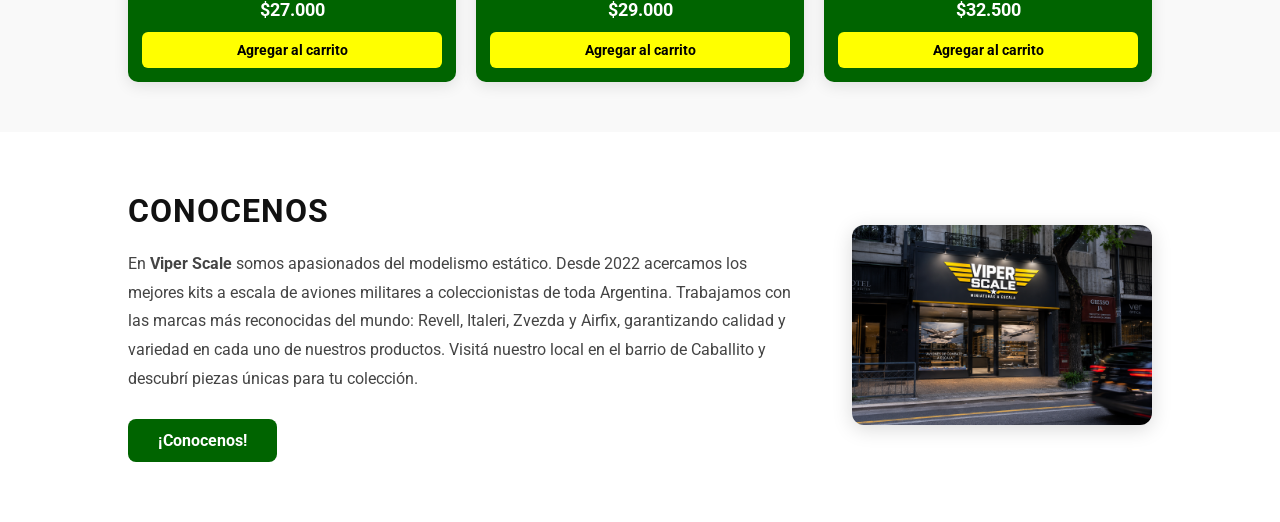
==== commit 6fd64f8b: "sección de nosotros.html" ====
--- a/index.html
+++ b/index.html
@@ -144,7 +144,25 @@
             </div>
         </section>
 
-
+        <section class="conocenos-section">
+            <div class="conocenos-contenido">
+                <div class="conocenos-texto">
+                    <h2 class="conocenos-titulo">CONOCENOS</h2>
+                    <p class="conocenos-parrafo">
+                        En <strong>Viper Scale</strong> somos apasionados del modelismo estático.
+                        Desde 2022 acercamos los mejores kits a escala de aviones militares
+                        a coleccionistas de toda Argentina. Trabajamos con las marcas más reconocidas
+                        del mundo: Revell, Italeri, Zvezda y Airfix, garantizando calidad y variedad
+                        en cada uno de nuestros productos. Visitá nuestro local en el barrio de
+                        Caballito y descubrí piezas únicas para tu colección.
+                    </p>
+                    <a href="./pages/nosotros.html" class="conocenos-btn">¡Conocenos!</a>
+                </div>
+                <div class="conocenos-imagen">
+                    <img src="./resources/local-01.png" alt="Nuestro local">
+                </div>
+            </div>
+        </section>
 
     </main>
     <script>
--- a/css/index.css
+++ b/css/index.css
@@ -248,6 +248,65 @@
     transform: scale(1.05);
 }
 
+
+.conocenos-section {
+    padding: 60px 10%;
+    background-color: white;
+}
+
+.conocenos-contenido {
+    display: flex;
+    align-items: center;
+    gap: 50px;
+    max-width: 1100px;
+    margin: 0 auto;
+}
+
+.conocenos-texto {
+    flex: 1;
+}
+
+.conocenos-titulo {
+    font-size: 2rem;
+    color: #111;
+    margin-bottom: 20px;
+    letter-spacing: 1px;
+}
+
+.conocenos-parrafo {
+    font-size: 1rem;
+    line-height: 1.8;
+    color: #444;
+    margin-bottom: 25px;
+}
+
+.conocenos-btn {
+    display: inline-block;
+    background-color: darkgreen;
+    color: white;
+    padding: 12px 30px;
+    font-size: 1rem;
+    font-weight: 700;
+    border-radius: 8px;
+    text-decoration: none;
+    transition: background-color 0.3s, transform 0.2s;
+}
+
+.conocenos-btn:hover {
+    background-color: #004d00;
+    transform: scale(1.05);
+}
+
+.conocenos-imagen {
+    flex: 0 0 300px;
+}
+
+.conocenos-imagen img {
+    width: 100%;
+    height: auto;
+    border-radius: 12px;
+    box-shadow: 0 4px 20px rgba(0, 0, 0, 0.15);
+}
 
 
 @media (max-width: 768px) {
@@ -414,4 +473,22 @@
         padding: 10px 14px;
         font-size: 0.85rem;
     }
+
+    .conocenos-section {
+        padding: 40px 5%;
+    }
+
+    .conocenos-contenido {
+        flex-direction: column-reverse;
+        gap: 30px;
+    }
+
+    .conocenos-titulo {
+        font-size: 1.6rem;
+    }
+
+    .conocenos-imagen {
+        flex: 0 0 auto;
+        max-width: 280px;
+    }
 }
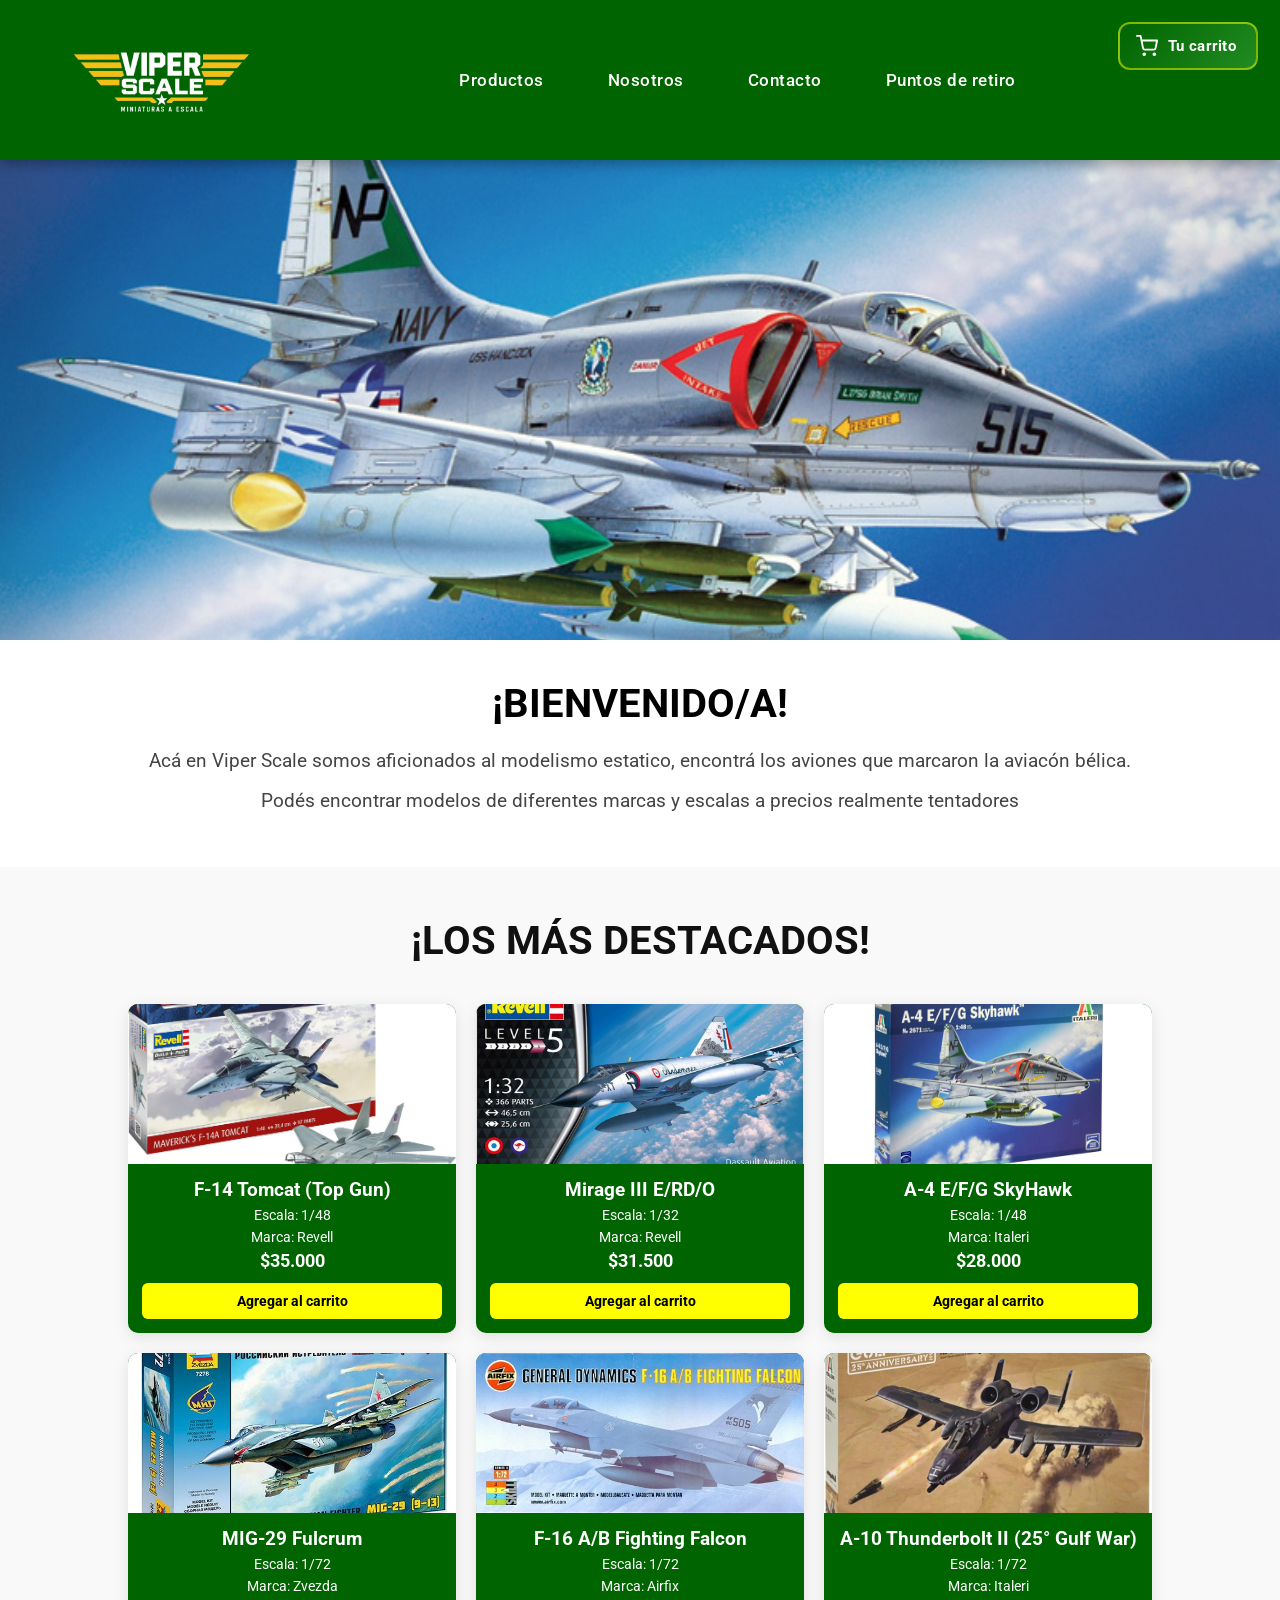
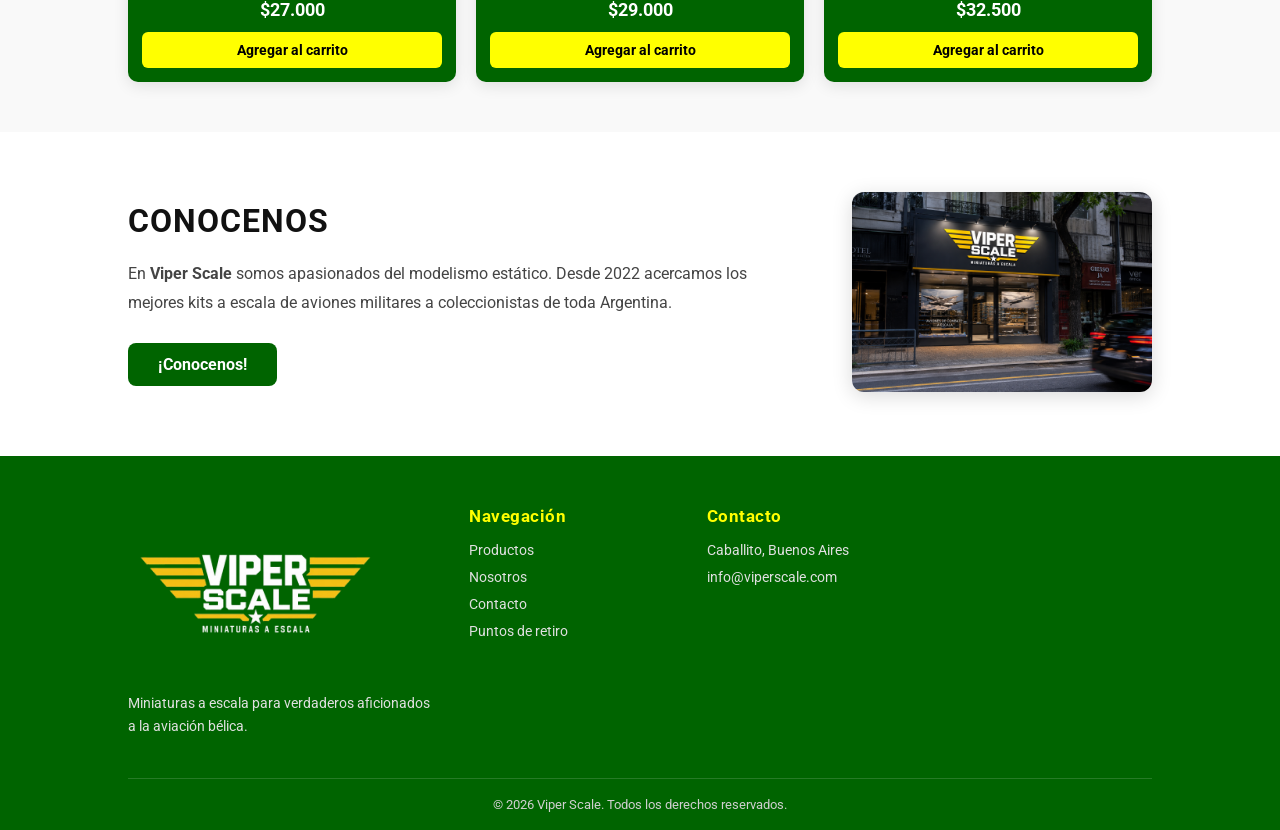
==== commit 865786c4: "Proyecto Finalizado" ====
--- a/index.html
+++ b/index.html
@@ -5,6 +5,7 @@
     <meta charset="UTF-8">
     <meta name="viewport" content="width=device-width, initial-scale=1.0">
     <title>Viper Scale | Miniaturas a Escala</title>
+    <link rel="icon" href="./resources/vs-favicon.png">
     <link rel="stylesheet" href="./css/index.css">
     <style>
         @import url('https://fonts.googleapis.com/css2?family=Roboto:ital,wght@0,100..900;1,100..900&family=Sansation:ital,wght@0,300;0,400;0,700;1,300;1,400;1,700&display=swap');
@@ -20,9 +21,9 @@
         <button class="menu-toggle" aria-label="Abrir menú">&#9776;</button>
         <ul class="nav">
             <li><a href="./pages/productos.html">Productos</a></li>
-            <li><a href="#">Nosotros</a></li>
+            <li><a href="./pages/nosotros.html">Nosotros</a></li>
             <li><a href="./pages/contacto.html">Contacto</a></li>
-            <li><a href="#">Puntos de retiro</a></li>
+            <li><a href="./pages/retiro.html">Puntos de retiro</a></li>
         </ul>
     </header>
 
@@ -33,7 +34,7 @@
                     <img src="./resources/a4-carousel.jpg" alt="Slide1">
                 </div>
                 <div class="carousel-slide">
-                    <img src="./resources/f14-carousel.jpg" alt="Slide2">
+                    <img src="./resources/f14-carousel02.png" alt="Slide2">
                 </div>
 
                 <div class="carousel-slide">
@@ -151,10 +152,7 @@
                     <p class="conocenos-parrafo">
                         En <strong>Viper Scale</strong> somos apasionados del modelismo estático.
                         Desde 2022 acercamos los mejores kits a escala de aviones militares
-                        a coleccionistas de toda Argentina. Trabajamos con las marcas más reconocidas
-                        del mundo: Revell, Italeri, Zvezda y Airfix, garantizando calidad y variedad
-                        en cada uno de nuestros productos. Visitá nuestro local en el barrio de
-                        Caballito y descubrí piezas únicas para tu colección.
+                        a coleccionistas de toda Argentina.
                     </p>
                     <a href="./pages/nosotros.html" class="conocenos-btn">¡Conocenos!</a>
                 </div>
@@ -202,5 +200,38 @@
     <script src="./js/carrito.js"></script>
 
 </body>
+<footer class="footer">
+    <div class="footer-content">
+        <div class="footer-col footer-brand">
+            <img src="./resources/viper-logo.png" alt="Viper Scale" class="footer-logo">
+            <p class="footer-tagline">Miniaturas a escala para verdaderos aficionados a la aviación bélica.</p>
+        </div>
+
+        <div class="footer-col">
+            <h4 class="footer-heading">Navegación</h4>
+            <ul class="footer-links">
+                <li><a href="./pages/productos.html">Productos</a></li>
+                <li><a href="./pages/nosotros.html">Nosotros</a></li>
+                <li><a href="./pages/contacto.html">Contacto</a></li>
+                <li><a href="./pages/retiro.html">Puntos de retiro</a></li>
+            </ul>
+        </div>
+
+        <div class="footer-col">
+            <h4 class="footer-heading">Contacto</h4>
+            <ul class="footer-links">
+                <li>Caballito, Buenos Aires</li>
+                <li><a href="mailto:info@viperscale.com">info@viperscale.com</a></li>
+
+            </ul>
+        </div>
+
+
+    </div>
+
+    <div class="footer-bottom">
+        <p>&copy; 2026 Viper Scale. Todos los derechos reservados.</p>
+    </div>
+</footer>
 
 </html>
--- a/css/index.css
+++ b/css/index.css
@@ -308,22 +308,140 @@
     box-shadow: 0 4px 20px rgba(0, 0, 0, 0.15);
 }
 
+.footer {
+    background-color: darkgreen;
+    color: white;
+    padding: 50px 10% 0;
+}
+
+.footer-content {
+    display: grid;
+    grid-template-columns: 1.5fr 1fr 1fr 1fr;
+    gap: 30px;
+    max-width: 1200px;
+    margin: 0 auto;
+    padding-bottom: 40px;
+}
+
+.footer-logo {
+    height: 170px;
+    width: auto;
+    margin-bottom: 12px;
+    image-rendering: crisp-edges;
+}
+
+.footer-tagline {
+    font-size: 0.9rem;
+    line-height: 1.6;
+    color: #e0e0e0;
+}
+
+.footer-heading {
+    font-size: 1.05rem;
+    font-weight: 700;
+    margin-bottom: 16px;
+    letter-spacing: 0.5px;
+    color: yellow;
+}
+
+.footer-links {
+    list-style: none;
+    display: flex;
+    flex-direction: column;
+    gap: 10px;
+}
+
+.footer-links li {
+    font-size: 0.9rem;
+    color: #e0e0e0;
+}
+
+.footer-links a {
+    color: #e0e0e0;
+    text-decoration: none;
+    transition: color 0.3s ease;
+}
+
+.footer-links a:hover {
+    color: yellow;
+}
+
+.footer-social {
+    display: flex;
+    gap: 12px;
+}
+
+.footer-social a {
+    display: flex;
+    align-items: center;
+    justify-content: center;
+    width: 38px;
+    height: 38px;
+    border-radius: 50%;
+    background-color: rgba(255, 255, 255, 0.15);
+    color: white;
+    text-decoration: none;
+    font-size: 0.75rem;
+    font-weight: bold;
+    transition: background-color 0.3s ease, transform 0.2s ease;
+}
+
+.footer-social a:hover {
+    background-color: yellow;
+    color: black;
+    transform: translateY(-3px);
+}
+
+.footer-bottom {
+    border-top: 1px solid rgba(255, 255, 255, 0.15);
+    text-align: center;
+    padding: 18px 0;
+}
+
+.footer-bottom p {
+    font-size: 0.8rem;
+    color: #cfcfcf;
+}
 
 @media (max-width: 768px) {
+    .footer {
+        padding: 40px 6% 0;
+    }
+
+    .footer-content {
+        grid-template-columns: repeat(2, 1fr);
+        gap: 30px;
+    }
+}
+
+@media (max-width: 480px) {
+    .footer-content {
+        grid-template-columns: 1fr;
+        gap: 25px;
+        text-align: center;
+    }
+
+    .footer-social {
+        justify-content: center;
+    }
+}
+
+@media (max-width: 768px) {
 
     .logo-container img {
-        height: 100px;
+        height: 120px;
     }
 
     .header {
         padding: 12px 5%;
         flex-direction: row;
-        justify-content: space-between;
+        justify-content: center;
     }
 
     .menu-toggle {
         display: block;
-        position: relative;
+        position: absolute;
+        right: 5%;
         z-index: 100;
     }
 
@@ -355,7 +473,7 @@
     .header .nav a {
         font-size: 1.2rem;
     }
-    
+
     #carrito-flotante {
         top: auto !important;
         bottom: 22px !important;
@@ -405,17 +523,19 @@
 @media (max-width: 480px) {
 
     .logo-container img {
-        height: 80px;
+        height: 100px;
     }
 
     .header {
         padding: 10px 4%;
         flex-direction: row;
-        justify-content: space-between;
+        justify-content: center;
     }
 
     .menu-toggle {
         display: block;
+        position: absolute;
+        right: 4%;
     }
 
     .header .nav {
@@ -458,20 +578,34 @@
 
     .cards-grid {
         grid-template-columns: 1fr;
-        gap: 16px;
+        gap: 12px;
     }
 
     .card-img {
-        height: 160px;
+        height: 120px;
+    }
+
+    .card-content {
+        padding: 10px;
     }
 
     .card-title {
-        font-size: 1.1rem;
+        font-size: 0.95rem;
+    }
+
+    .card-scale,
+    .card-mark {
+        font-size: 0.8rem;
+    }
+
+    .card-price {
+        font-size: 0.95rem;
+        margin-bottom: 8px;
     }
 
     .card-btn {
-        padding: 10px 14px;
-        font-size: 0.85rem;
+        padding: 8px 12px;
+        font-size: 0.8rem;
     }
 
     .conocenos-section {
